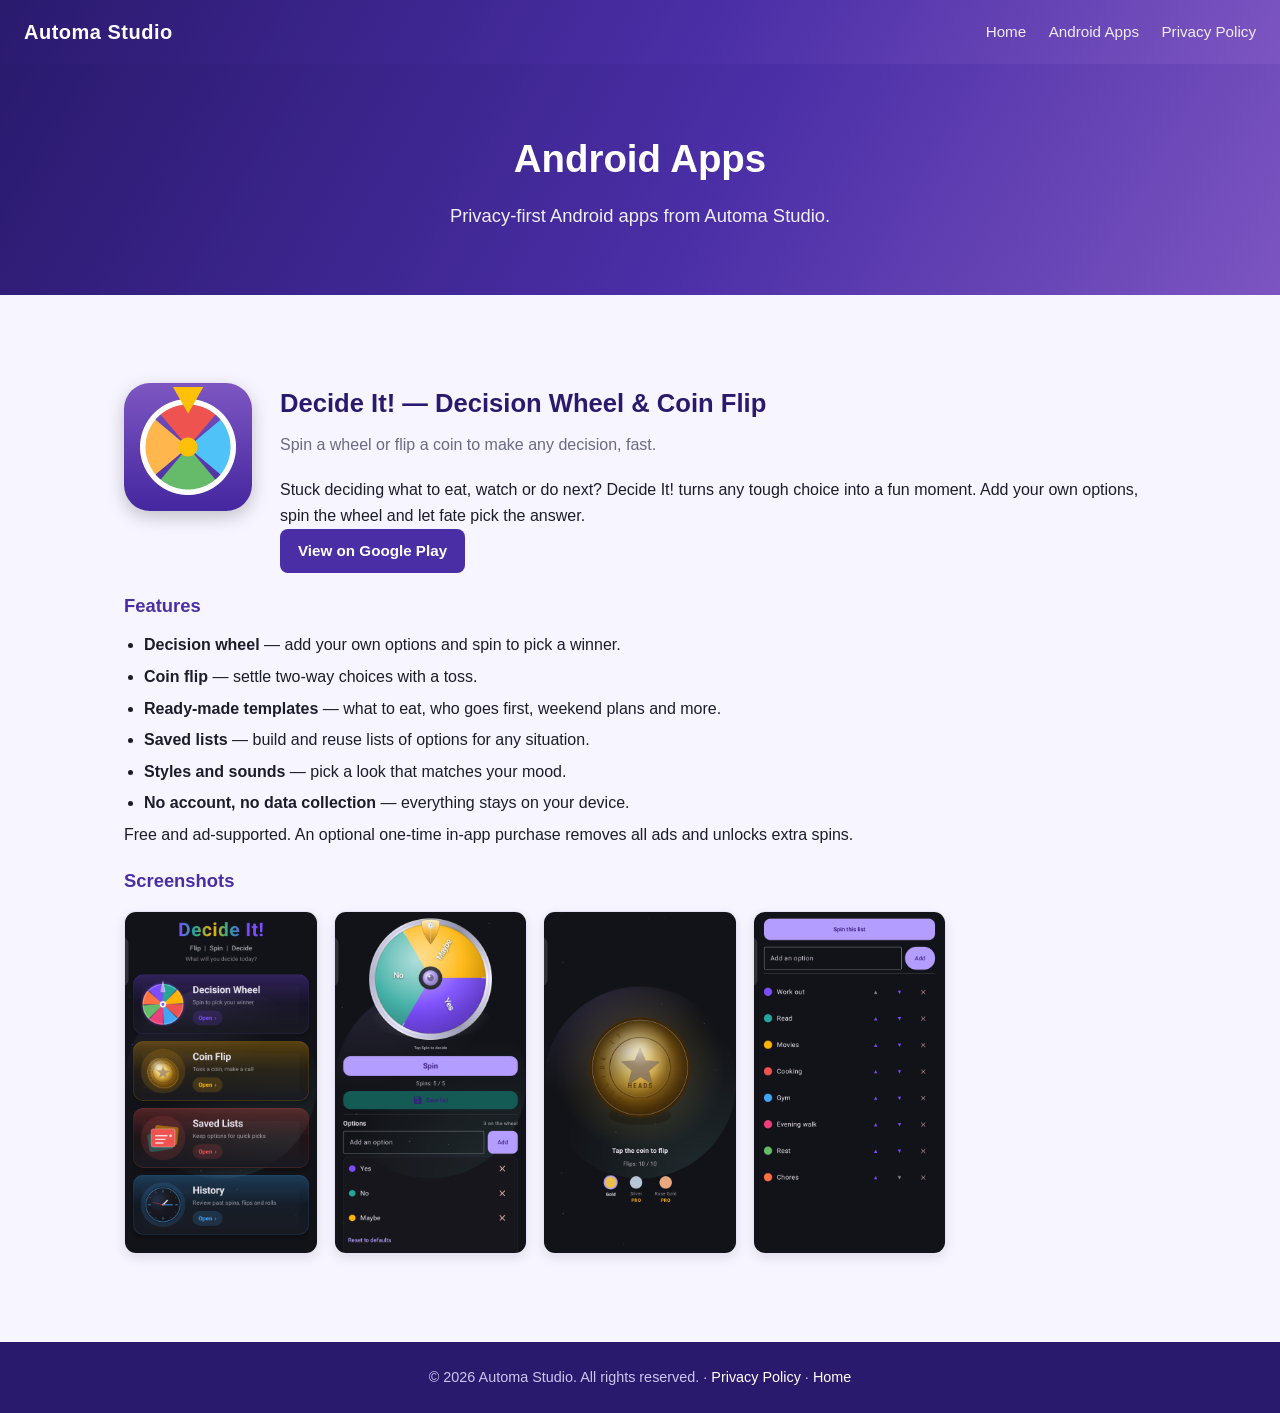
==== android.html @ bec165c9 "Add files via upload" ====
<!DOCTYPE html>
<html lang="en">
<head>
  <meta charset="UTF-8">
  <meta name="viewport" content="width=device-width, initial-scale=1.0">
  <title>Android Apps — Automa Studio</title>
  <meta name="description" content="Android apps by Automa Studio. Decide It! — the decision wheel and coin flip app.">
  <link rel="stylesheet" href="style.css">
</head>
<body>
  <header class="site">
    <div class="brand"><a href="index.html">Automa Studio</a></div>
    <nav>
      <a href="index.html">Home</a>
      <a href="android.html">Android Apps</a>
      <a href="privacy-policy.html">Privacy Policy</a>
    </nav>
  </header>

  <section class="hero">
    <h1>Android Apps</h1>
    <p>Privacy-first Android apps from Automa Studio.</p>
  </section>

  <main>
    <section>
      <div class="app-hero">
        <img class="icon-big" src="decide-it-icon.png" alt="Decide It! app icon">
        <div class="info">
          <h2>Decide It! — Decision Wheel &amp; Coin Flip</h2>
          <p class="lead">Spin a wheel or flip a coin to make any decision, fast.</p>
          <p>Stuck deciding what to eat, watch or do next? Decide It! turns any tough choice into a fun moment. Add your own options, spin the wheel and let fate pick the answer.</p>
          <a class="btn" href="https://play.google.com/store/apps/details?id=ie.automatestudio.decideit" target="_blank" rel="noopener">View on Google Play</a>
        </div>
      </div>

      <h3>Features</h3>
      <ul class="features">
        <li><strong>Decision wheel</strong> — add your own options and spin to pick a winner.</li>
        <li><strong>Coin flip</strong> — settle two-way choices with a toss.</li>
        <li><strong>Ready-made templates</strong> — what to eat, who goes first, weekend plans and more.</li>
        <li><strong>Saved lists</strong> — build and reuse lists of options for any situation.</li>
        <li><strong>Styles and sounds</strong> — pick a look that matches your mood.</li>
        <li><strong>No account, no data collection</strong> — everything stays on your device.</li>
      </ul>
      <p>Free and ad-supported. An optional one-time in-app purchase removes all ads and unlocks extra spins.</p>

      <h3>Screenshots</h3>
      <div class="screenshots">
        <img src="shot-home.png" alt="Decide It! home screen">
        <img src="shot-wheel.png" alt="Decide It! decision wheel">
        <img src="shot-coin.png" alt="Decide It! coin flip">
        <img src="shot-lists.png" alt="Decide It! saved lists">
      </div>
    </section>
  </main>

  <footer class="site">
    <p>&copy; 2026 Automa Studio. All rights reserved. · <a href="privacy-policy.html">Privacy Policy</a> · <a href="index.html">Home</a></p>
  </footer>
</body>
</html>
---- style.css ----
:root {
  --purple-900: #2a1a6e;
  --purple-700: #4a2ea6;
  --purple-500: #7c55c1;
  --purple-300: #b39de0;
  --teal: #2ec4b6;
  --amber: #f2a516;
  --red: #ef5350;
  --blue: #42a5f5;
  --ink: #1c1c2b;
  --muted: #6b6b82;
  --bg: #f7f5ff;
  --card: #ffffff;
  --border: #e6e0f5;
}

* { margin: 0; padding: 0; box-sizing: border-box; }

body {
  font-family: -apple-system, BlinkMacSystemFont, "Segoe UI", Roboto, Helvetica, Arial, sans-serif;
  color: var(--ink);
  background: var(--bg);
  line-height: 1.6;
}

a { color: var(--purple-700); text-decoration: none; }
a:hover { text-decoration: underline; }

header.site {
  background: linear-gradient(120deg, var(--purple-900), var(--purple-700) 55%, var(--purple-500));
  color: #fff;
  padding: 16px 24px;
  display: flex;
  align-items: center;
  justify-content: space-between;
  flex-wrap: wrap;
  gap: 8px;
}

header.site .brand { font-size: 1.25rem; font-weight: 700; letter-spacing: 0.5px; }
header.site .brand a { color: #fff; text-decoration: none; }
header.site nav a { color: #fff; opacity: 0.9; margin-left: 18px; font-size: 0.95rem; }
header.site nav a:hover { opacity: 1; text-decoration: none; }

.hero {
  background: linear-gradient(120deg, var(--purple-900), var(--purple-700) 55%, var(--purple-500));
  color: #fff;
  text-align: center;
  padding: 64px 24px;
}

.hero h1 { font-size: 2.4rem; margin-bottom: 12px; }
.hero p { font-size: 1.15rem; opacity: 0.92; max-width: 640px; margin: 0 auto; }

main { max-width: 1080px; margin: 0 auto; padding: 40px 24px; }

section { margin-bottom: 48px; }

h2 { font-size: 1.6rem; margin-bottom: 8px; color: var(--purple-900); }
h3 { font-size: 1.15rem; margin: 18px 0 8px; color: var(--purple-700); }

.lead { color: var(--muted); margin-bottom: 20px; }

.grid { display: grid; grid-template-columns: repeat(auto-fill, minmax(300px, 1fr)); gap: 20px; }

.card {
  background: var(--card);
  border: 1px solid var(--border);
  border-radius: 14px;
  padding: 20px;
  transition: transform 0.15s ease, box-shadow 0.15s ease;
}

.card:hover { transform: translateY(-2px); box-shadow: 0 8px 24px rgba(42, 26, 110, 0.12); }

.card .app-icon { width: 96px; height: 96px; border-radius: 20px; margin-bottom: 12px; box-shadow: 0 4px 12px rgba(0,0,0,0.18); }

.card h3 { margin: 0 0 6px; }

.card p { color: var(--muted); font-size: 0.95rem; }

.badge { display: inline-block; margin-top: 12px; }

.badge img { height: 44px; }

.btn {
  display: inline-block;
  background: var(--purple-700);
  color: #fff;
  padding: 10px 18px;
  border-radius: 8px;
  font-weight: 600;
  font-size: 0.95rem;
}

.btn:hover { background: var(--purple-900); text-decoration: none; }

.app-hero { display: flex; gap: 28px; align-items: flex-start; flex-wrap: wrap; }

.app-hero .info { flex: 1 1 320px; }
.app-hero .icon-big { width: 128px; height: 128px; border-radius: 26px; box-shadow: 0 6px 18px rgba(0,0,0,0.22); }

.screenshots { display: grid; grid-template-columns: repeat(auto-fill, minmax(170px, 1fr)); gap: 16px; margin-top: 16px; }

.screenshots img {
  width: 100%;
  border-radius: 12px;
  border: 1px solid var(--border);
  box-shadow: 0 4px 12px rgba(0,0,0,0.10);
}

ul.features { margin: 12px 0 0 20px; }
ul.features li { margin-bottom: 6px; }

.policy-body { max-width: 760px; }
.policy-body h1 { font-size: 1.8rem; color: var(--purple-900); margin-bottom: 6px; }
.policy-body h2 { font-size: 1.25rem; margin-top: 28px; color: var(--purple-900); }
.policy-body p, .policy-body li { color: #33334a; margin-bottom: 10px; }
.policy-body ul, .policy-body ol { margin-left: 22px; }
.policy-body table { border-collapse: collapse; width: 100%; margin: 14px 0; font-size: 0.9rem; }
.policy-body th, .policy-body td { border: 1px solid var(--border); padding: 8px 10px; text-align: left; vertical-align: top; }
.policy-body th { background: var(--purple-300); color: var(--purple-900); }
.policy-body .updated { color: var(--muted); font-style: italic; }

footer.site {
  background: var(--purple-900);
  color: #cfc4ef;
  text-align: center;
  padding: 24px;
  font-size: 0.9rem;
}
footer.site a { color: #fff; }

@media (max-width: 600px) {
  .hero h1 { font-size: 1.8rem; }
  .app-hero { flex-direction: column; align-items: center; text-align: center; }
  ul.features { text-align: left; }
}
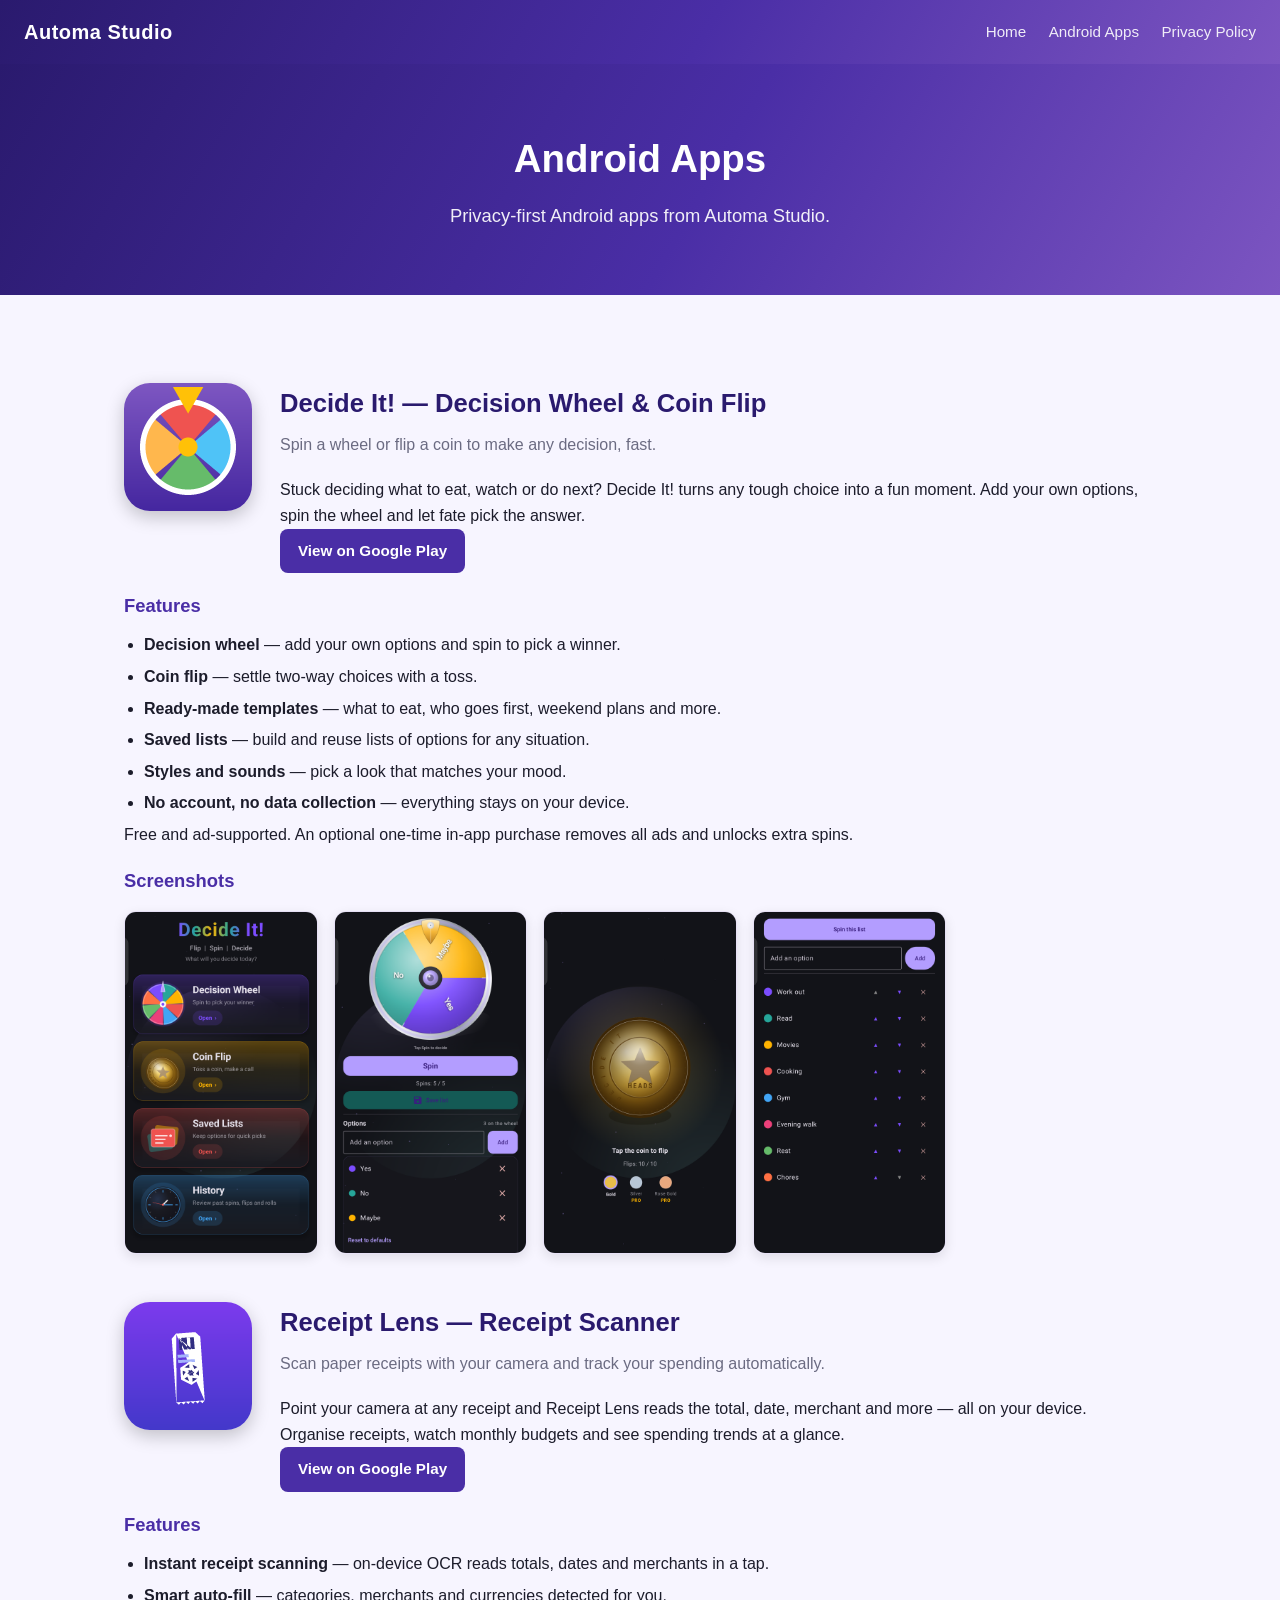
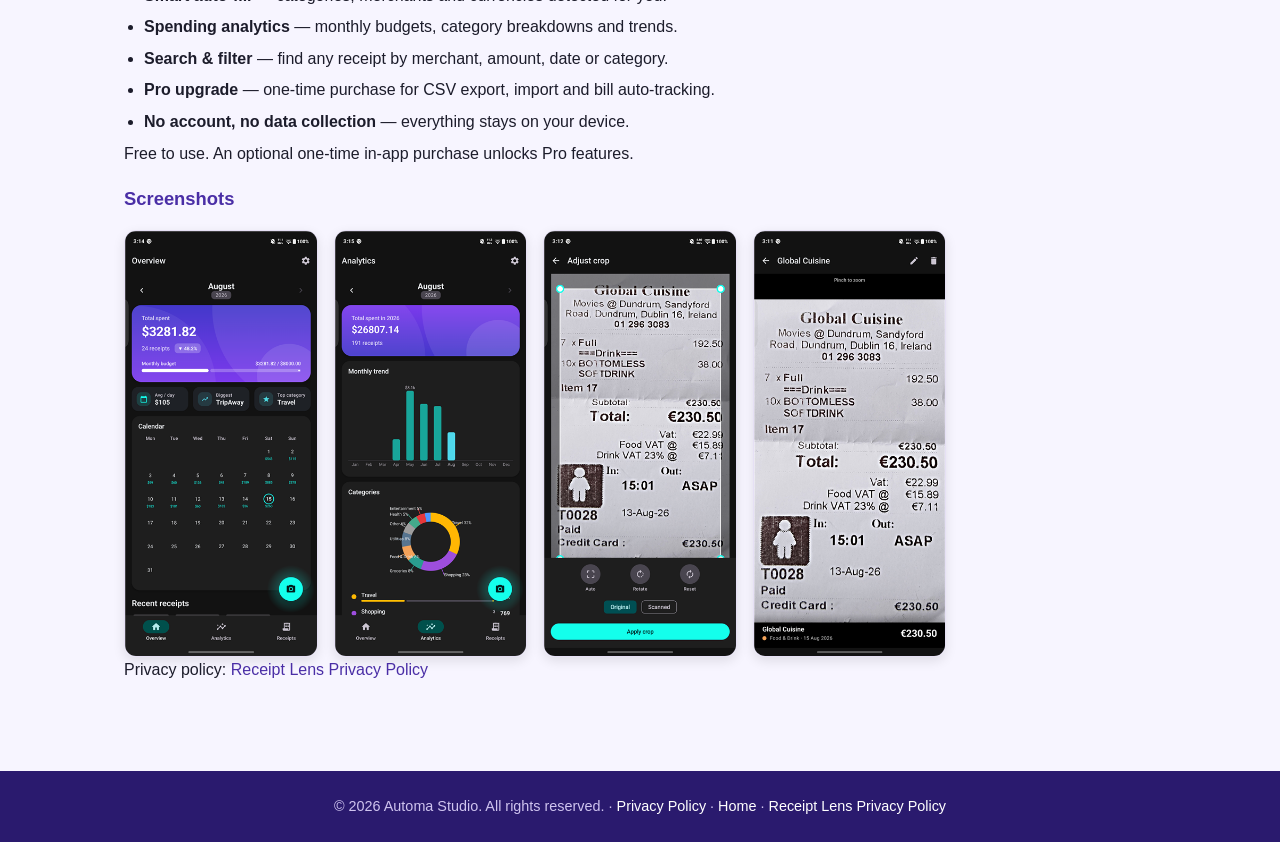
==== commit c1c19570: "Add Receipt Lens to website: app card, android page section, screenshots, icon, privacy policy" ====
--- a/android.html
+++ b/android.html
@@ -4,7 +4,7 @@
   <meta charset="UTF-8">
   <meta name="viewport" content="width=device-width, initial-scale=1.0">
   <title>Android Apps — Automa Studio</title>
-  <meta name="description" content="Android apps by Automa Studio. Decide It! — the decision wheel and coin flip app.">
+  <meta name="description" content="Android apps by Automa Studio. Decide It! — the decision wheel and coin flip app. Receipt Lens — the on-device receipt scanner.">
   <link rel="stylesheet" href="style.css">
 </head>
 <body>
@@ -53,10 +53,42 @@
         <img src="shot-lists.png" alt="Decide It! saved lists">
       </div>
     </section>
+
+    <section>
+      <div class="app-hero">
+        <img class="icon-big" src="receipt-lens-icon.png" alt="Receipt Lens app icon">
+        <div class="info">
+          <h2>Receipt Lens — Receipt Scanner</h2>
+          <p class="lead">Scan paper receipts with your camera and track your spending automatically.</p>
+          <p>Point your camera at any receipt and Receipt Lens reads the total, date, merchant and more — all on your device. Organise receipts, watch monthly budgets and see spending trends at a glance.</p>
+          <a class="btn" href="https://play.google.com/store/apps/details?id=com.automatestudio.receiptlens" target="_blank" rel="noopener">View on Google Play</a>
+        </div>
+      </div>
+
+      <h3>Features</h3>
+      <ul class="features">
+        <li><strong>Instant receipt scanning</strong> — on-device OCR reads totals, dates and merchants in a tap.</li>
+        <li><strong>Smart auto-fill</strong> — categories, merchants and currencies detected for you.</li>
+        <li><strong>Spending analytics</strong> — monthly budgets, category breakdowns and trends.</li>
+        <li><strong>Search &amp; filter</strong> — find any receipt by merchant, amount, date or category.</li>
+        <li><strong>Pro upgrade</strong> — one-time purchase for CSV export, import and bill auto-tracking.</li>
+        <li><strong>No account, no data collection</strong> — everything stays on your device.</li>
+      </ul>
+      <p>Free to use. An optional one-time in-app purchase unlocks Pro features.</p>
+
+      <h3>Screenshots</h3>
+      <div class="screenshots">
+        <img src="receipt-lens-1.png" alt="Receipt Lens overview screen">
+        <img src="receipt-lens-2.png" alt="Receipt Lens analytics screen">
+        <img src="receipt-lens-3.png" alt="Receipt Lens receipt scan">
+        <img src="receipt-lens-4.png" alt="Receipt Lens receipt detail">
+      </div>
+      <p class="privacy-note">Privacy policy: <a href="receipt-lens-privacy-policy.html">Receipt Lens Privacy Policy</a></p>
+    </section>
   </main>
 
   <footer class="site">
-    <p>&copy; 2026 Automa Studio. All rights reserved. · <a href="privacy-policy.html">Privacy Policy</a> · <a href="index.html">Home</a></p>
+    <p>&copy; 2026 Automa Studio. All rights reserved. · <a href="privacy-policy.html">Privacy Policy</a> · <a href="index.html">Home</a> · <a href="receipt-lens-privacy-policy.html">Receipt Lens Privacy Policy</a></p>
   </footer>
 </body>
 </html>
--- a/style.css
+++ b/style.css
@@ -95,6 +95,15 @@
 
 .btn:hover { background: var(--purple-900); text-decoration: none; }
 
+.btn-secondary {
+  background: transparent;
+  color: var(--purple-700);
+  border: 1.5px solid var(--purple-700);
+  margin-left: 8px;
+}
+
+.btn-secondary:hover { background: var(--purple-700); color: #fff; }
+
 .app-hero { display: flex; gap: 28px; align-items: flex-start; flex-wrap: wrap; }
 
 .app-hero .info { flex: 1 1 320px; }
